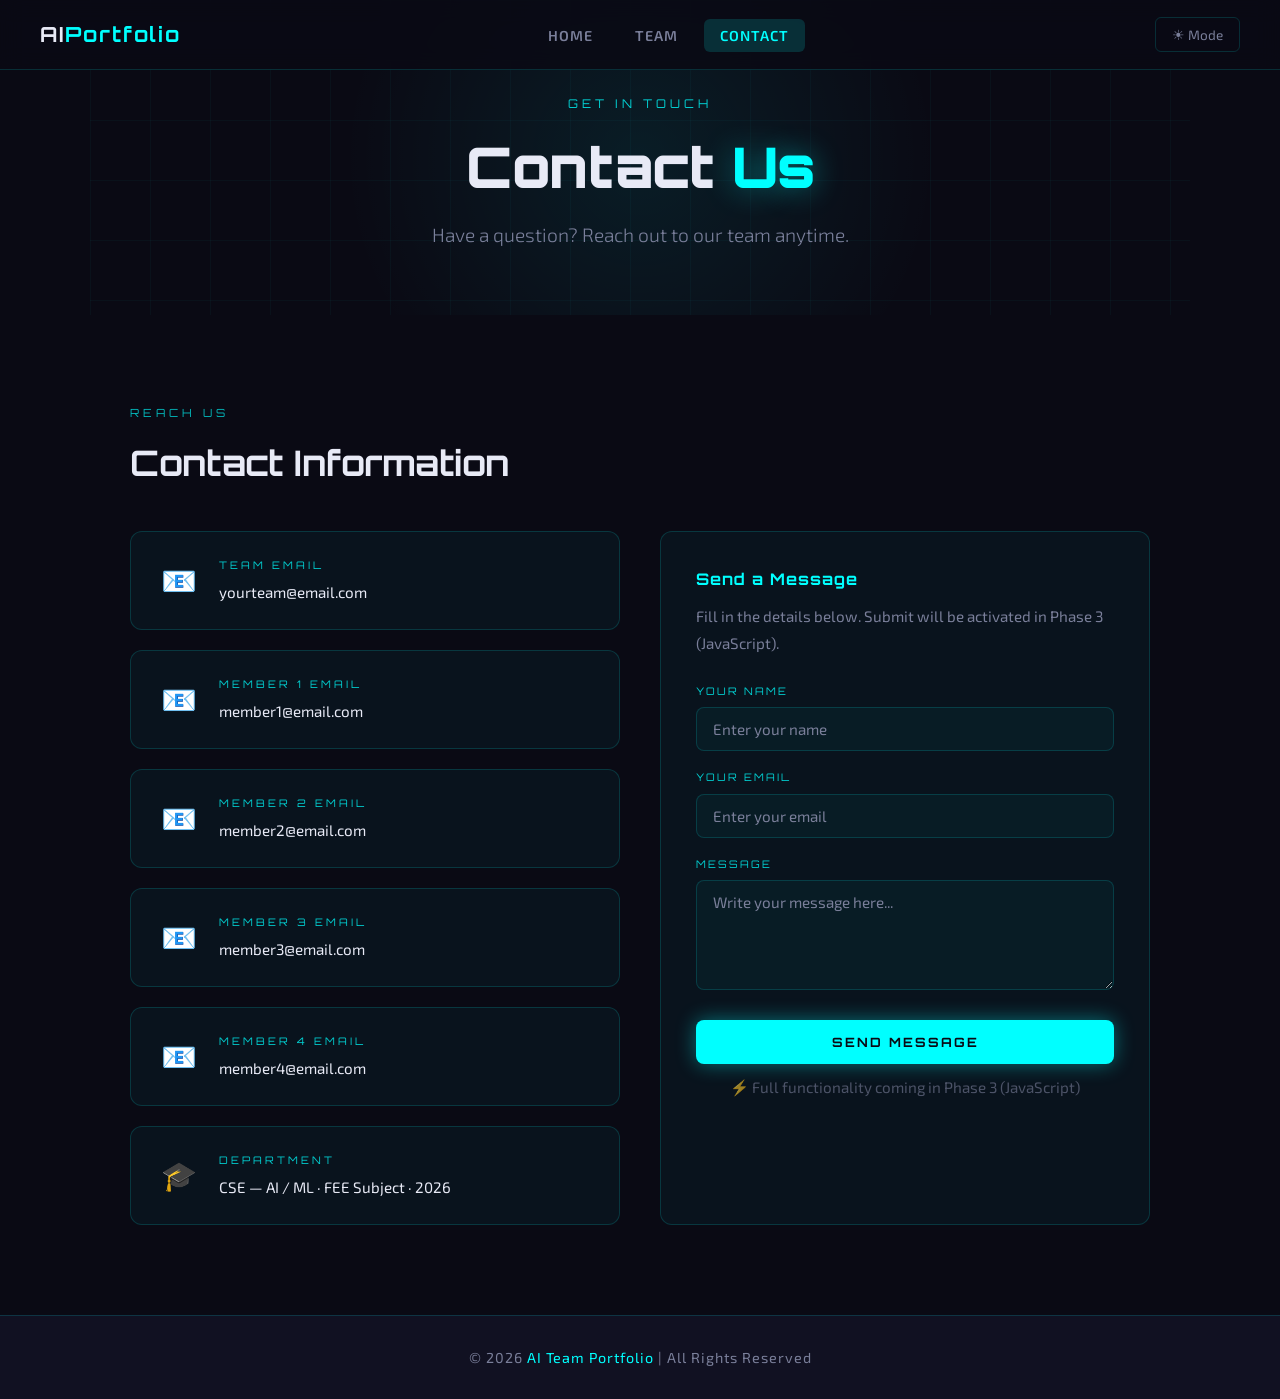
==== contact.html @ f2913d42 "Add files via upload" ====
<!DOCTYPE html>
<html lang="en">
<head>
    <meta charset="UTF-8">
    <meta name="viewport" content="width=device-width, initial-scale=1.0">
    <title>Contact | AI Portfolio</title>
    <link rel="preconnect" href="https://fonts.googleapis.com">
    <link href="https://fonts.googleapis.com/css2?family=Orbitron:wght@400;700;900&family=Exo+2:wght@300;400;600&display=swap" rel="stylesheet">
    <link rel="stylesheet" href="style.css">
    <style>
        .contact-wrapper {
            display: grid;
            grid-template-columns: 1fr 1fr;
            gap: 40px;
            margin-top: 40px;
        }

        .contact-info {
            display: flex;
            flex-direction: column;
            gap: 20px;
        }

        .info-card {
            background: var(--bg-card);
            border: 1px solid var(--border);
            border-radius: 12px;
            padding: 25px;
            display: flex;
            align-items: flex-start;
            gap: 18px;
            transition: var(--transition);
            position: relative;
            overflow: hidden;
        }

        .info-card::before {
            content: '';
            position: absolute;
            top: 0; left: 0; right: 0;
            height: 2px;
            background: var(--accent);
            transform: scaleX(0);
            transition: var(--transition);
        }

        .info-card:hover::before { transform: scaleX(1); }

        .info-card:hover {
            border-color: var(--accent);
            background: rgba(0,255,255,0.07);
            box-shadow: 0 10px 30px rgba(0,0,0,0.3), 0 0 15px var(--accent-dim);
        }

        .info-icon {
            font-size: 1.8rem;
            min-width: 45px;
            text-align: center;
        }

        .info-label {
            font-family: var(--font-heading);
            font-size: 0.65rem;
            letter-spacing: 3px;
            color: var(--accent);
            text-transform: uppercase;
            margin-bottom: 6px;
            opacity: 0.8;
        }

        .info-value {
            font-size: 0.95rem;
            color: var(--text-primary);
            word-break: break-all;
        }

        .info-value a {
            color: var(--text-primary);
            text-decoration: none;
            transition: var(--transition);
        }

        .info-value a:hover { color: var(--accent); }

        .contact-message {
            background: var(--bg-card);
            border: 1px solid var(--border);
            border-radius: 12px;
            padding: 35px;
        }

        .contact-message h3 {
            font-family: var(--font-heading);
            font-size: 1rem;
            color: var(--accent);
            letter-spacing: 1px;
            margin-bottom: 10px;
        }

        .contact-message p {
            color: var(--text-muted);
            font-size: 0.95rem;
            line-height: 1.8;
            margin-bottom: 25px;
        }

        .input-group { margin-bottom: 18px; }

        .input-label {
            display: block;
            font-family: var(--font-heading);
            font-size: 0.65rem;
            letter-spacing: 2px;
            color: var(--accent);
            text-transform: uppercase;
            margin-bottom: 8px;
            opacity: 0.8;
        }

        .input-field {
            width: 100%;
            background: rgba(0,255,255,0.04);
            border: 1px solid var(--border);
            border-radius: 8px;
            padding: 12px 16px;
            color: var(--text-primary);
            font-family: var(--font-body);
            font-size: 0.95rem;
            outline: none;
            transition: var(--transition);
        }

        .input-field:focus {
            border-color: var(--accent);
            background: rgba(0,255,255,0.07);
            box-shadow: 0 0 10px var(--accent-dim);
        }

        .input-field::placeholder { color: var(--text-muted); }

        textarea.input-field {
            resize: vertical;
            min-height: 110px;
        }

        .send-btn {
            width: 100%;
            background: var(--accent);
            color: #0a0a14;
            border: none;
            padding: 14px;
            border-radius: 8px;
            font-family: var(--font-heading);
            font-size: 0.8rem;
            font-weight: 700;
            letter-spacing: 2px;
            text-transform: uppercase;
            cursor: pointer;
            transition: var(--transition);
            box-shadow: 0 0 20px var(--accent-glow);
            margin-top: 5px;
        }

        .send-btn:hover {
            background: white;
            box-shadow: 0 0 35px rgba(255,255,255,0.3);
            transform: translateY(-2px);
        }

        .js-note {
            text-align: center;
            color: var(--text-muted);
            font-size: 0.8rem;
            margin-top: 10px;
            opacity: 0.6;
        }

        @media (max-width: 768px) {
            .contact-wrapper { grid-template-columns: 1fr; }
        }
    </style>
</head>
<body>

    <!-- NAVBAR -->
    <nav>
        <h2 id="logo">AI<span>Portfolio</span></h2>
        <ul id="navLinks">
            <li><a href="index.html">Home</a></li>
            <li><a href="team.html">Team</a></li>
            <li><a href="contact.html" class="active">Contact</a></li>
        </ul>
        <button id="toggleBtn">☀ Mode</button>
        <button id="hamburger" aria-label="Toggle menu">&#9776;</button>
    </nav>

    <!-- MINI HERO -->
    <section id="home" style="min-height: 35vh; padding-top: 70px;">
        <div class="hero-glow"></div>
        <div class="grid-overlay"></div>
        <div class="hero-content">
            <p class="hero-label">Get In Touch</p>
            <h1 id="mainHeading">Contact <span>Us</span></h1>
            <p id="subText">Have a question? Reach out to our team anytime.</p>
        </div>
    </section>

    <!-- CONTACT SECTION -->
    <section id="contact">
        <div class="section-tag">Reach Us</div>
        <h2>Contact Information</h2>
        <div class="contact-wrapper">

            <!-- Left: Email Cards -->
            <div class="contact-info">

                <div class="info-card">
                    <div class="info-icon">📧</div>
                    <div>
                        <p class="info-label">Team Email</p>
                        <p class="info-value">
                            <a href="mailto:yourteam@email.com">yourteam@email.com</a>
                        </p>
                    </div>
                </div>

                <div class="info-card">
                    <div class="info-icon">📧</div>
                    <div>
                        <p class="info-label">Member 1 Email</p>
                        <p class="info-value">
                            <a href="mailto:member1@email.com">member1@email.com</a>
                        </p>
                    </div>
                </div>

                <div class="info-card">
                    <div class="info-icon">📧</div>
                    <div>
                        <p class="info-label">Member 2 Email</p>
                        <p class="info-value">
                            <a href="mailto:member2@email.com">member2@email.com</a>
                        </p>
                    </div>
                </div>

                <div class="info-card">
                    <div class="info-icon">📧</div>
                    <div>
                        <p class="info-label">Member 3 Email</p>
                        <p class="info-value">
                            <a href="mailto:member3@email.com">member3@email.com</a>
                        </p>
                    </div>
                </div>

                <div class="info-card">
                    <div class="info-icon">📧</div>
                    <div>
                        <p class="info-label">Member 4 Email</p>
                        <p class="info-value">
                            <a href="mailto:member4@email.com">member4@email.com</a>
                        </p>
                    </div>
                </div>

                <div class="info-card">
                    <div class="info-icon">🎓</div>
                    <div>
                        <p class="info-label">Department</p>
                        <p class="info-value">CSE — AI / ML · FEE Subject · 2026</p>
                    </div>
                </div>

            </div>

            <!-- Right: Message Box -->
            <div class="contact-message">
                <h3>Send a Message</h3>
                <p>Fill in the details below. Submit will be activated in Phase 3 (JavaScript).</p>

                <div class="input-group">
                    <label class="input-label">Your Name</label>
                    <input type="text" class="input-field" placeholder="Enter your name">
                </div>

                <div class="input-group">
                    <label class="input-label">Your Email</label>
                    <input type="email" class="input-field" placeholder="Enter your email">
                </div>

                <div class="input-group">
                    <label class="input-label">Message</label>
                    <textarea class="input-field" placeholder="Write your message here..."></textarea>
                </div>

                <button class="send-btn">Send Message</button>
                <p class="js-note">⚡ Full functionality coming in Phase 3 (JavaScript)</p>
            </div>

        </div>
    </section>

    <!-- FOOTER -->
    <footer>
        <p>© 2026 <span>AI Team Portfolio</span> | All Rights Reserved</p>
    </footer>

</body>
</html>
---- style.css ----
/* ── CSS VARIABLES ── */
:root {
    --bg-primary: #0a0a14;
    --bg-secondary: #111122;
    --bg-card: rgba(0, 255, 255, 0.04);
    --accent: #00ffff;
    --accent-dim: rgba(0, 255, 255, 0.15);
    --accent-glow: rgba(0, 255, 255, 0.4);
    --text-primary: #e8eaf6;
    --text-muted: #7a7f9a;
    --border: rgba(0, 255, 255, 0.15);
    --font-heading: 'Orbitron', sans-serif;
    --font-body: 'Exo 2', sans-serif;
    --nav-height: 70px;
    --transition: 0.3s ease;
}

/* ── RESET ── */
*, *::before, *::after {
    margin: 0;
    padding: 0;
    box-sizing: border-box;
}

html { scroll-behavior: smooth; }

body {
    font-family: var(--font-body);
    background: var(--bg-primary);
    color: var(--text-primary);
    line-height: 1.6;
    overflow-x: hidden;
}

/* ── NAVBAR ── */
nav {
    position: fixed;
    top: 0; left: 0; right: 0;
    z-index: 1000;
    display: flex;
    justify-content: space-between;
    align-items: center;
    height: var(--nav-height);
    padding: 0 40px;
    background: rgba(10, 10, 20, 0.85);
    backdrop-filter: blur(12px);
    border-bottom: 1px solid var(--border);
}

#logo {
    font-family: var(--font-heading);
    font-size: 1.3rem;
    color: var(--text-primary);
    letter-spacing: 2px;
}

#logo span { color: var(--accent); }

nav ul {
    list-style: none;
    display: flex;
    gap: 10px;
}

nav ul li a {
    text-decoration: none;
    color: var(--text-muted);
    font-size: 0.9rem;
    font-weight: 600;
    padding: 8px 16px;
    border-radius: 6px;
    letter-spacing: 1px;
    text-transform: uppercase;
    transition: var(--transition);
}

nav ul li a:hover,
nav ul li a.active {
    color: var(--accent);
    background: var(--accent-dim);
}

#toggleBtn {
    background: transparent;
    border: 1px solid var(--border);
    color: var(--text-muted);
    padding: 8px 16px;
    border-radius: 6px;
    font-family: var(--font-body);
    font-size: 0.85rem;
    cursor: pointer;
    transition: var(--transition);
}

#toggleBtn:hover {
    border-color: var(--accent);
    color: var(--accent);
    background: var(--accent-dim);
}

#hamburger {
    display: none;
    background: transparent;
    border: 1px solid var(--border);
    color: var(--accent);
    font-size: 1.3rem;
    padding: 6px 12px;
    border-radius: 6px;
    cursor: pointer;
}

/* ── HERO ── */
#home {
    position: relative;
    min-height: 100vh;
    display: flex;
    align-items: center;
    justify-content: center;
    padding: 0 20px;
    padding-top: var(--nav-height);
    overflow: hidden;
    text-align: center;
}

.hero-glow {
    position: absolute;
    width: 600px; height: 600px;
    background: radial-gradient(circle, rgba(0,255,255,0.08) 0%, transparent 70%);
    top: 50%; left: 50%;
    transform: translate(-50%, -50%);
    pointer-events: none;
    animation: pulse 4s ease-in-out infinite;
}

@keyframes pulse {
    0%, 100% { transform: translate(-50%, -50%) scale(1); opacity: 0.6; }
    50%       { transform: translate(-50%, -50%) scale(1.1); opacity: 1; }
}

.grid-overlay {
    position: absolute; inset: 0;
    background-image:
        linear-gradient(rgba(0,255,255,0.03) 1px, transparent 1px),
        linear-gradient(90deg, rgba(0,255,255,0.03) 1px, transparent 1px);
    background-size: 60px 60px;
    pointer-events: none;
}

.hero-content {
    position: relative;
    z-index: 1;
    max-width: 750px;
}

.hero-label {
    font-family: var(--font-heading);
    font-size: 0.75rem;
    letter-spacing: 4px;
    color: var(--accent);
    text-transform: uppercase;
    margin-bottom: 20px;
    opacity: 0.8;
}

#mainHeading {
    font-family: var(--font-heading);
    font-size: clamp(2rem, 5vw, 3.5rem);
    font-weight: 900;
    line-height: 1.2;
    margin-bottom: 20px;
    color: var(--text-primary);
}

#mainHeading span {
    color: var(--accent);
    text-shadow: 0 0 30px var(--accent-glow);
}

#subText {
    font-size: clamp(1rem, 2vw, 1.2rem);
    color: var(--text-muted);
    margin-bottom: 40px;
    font-weight: 300;
}

.hero-buttons {
    display: flex;
    gap: 15px;
    justify-content: center;
    flex-wrap: wrap;
}

#exploreBtn {
    background: var(--accent);
    color: #0a0a14;
    border: none;
    padding: 14px 30px;
    border-radius: 8px;
    font-family: var(--font-heading);
    font-size: 0.8rem;
    font-weight: 700;
    letter-spacing: 2px;
    text-transform: uppercase;
    cursor: pointer;
    transition: var(--transition);
    box-shadow: 0 0 20px var(--accent-glow);
}

#exploreBtn:hover {
    background: white;
    box-shadow: 0 0 35px rgba(255,255,255,0.4);
    transform: translateY(-2px);
}

.btn-outline {
    background: transparent;
    color: var(--accent);
    border: 1px solid var(--accent);
    padding: 14px 30px;
    border-radius: 8px;
    font-family: var(--font-heading);
    font-size: 0.8rem;
    font-weight: 700;
    letter-spacing: 2px;
    text-transform: uppercase;
    cursor: pointer;
    transition: var(--transition);
}

.btn-outline:hover {
    background: var(--accent-dim);
    transform: translateY(-2px);
}

/* ── SECTIONS ── */
section {
    padding: 90px 40px;
    max-width: 1100px;
    margin: 0 auto;
}

.section-tag {
    font-family: var(--font-heading);
    font-size: 0.7rem;
    letter-spacing: 4px;
    color: var(--accent);
    text-transform: uppercase;
    margin-bottom: 12px;
    opacity: 0.7;
}

section h2 {
    font-family: var(--font-heading);
    font-size: clamp(1.5rem, 3vw, 2.2rem);
    color: var(--text-primary);
    margin-bottom: 20px;
}

/* ── ABOUT ── */
#about {
    border-left: 3px solid var(--accent);
    padding-left: 40px;
}

#about p {
    color: var(--text-muted);
    max-width: 650px;
    font-size: 1.05rem;
    line-height: 1.8;
}

/* ── FEATURES / CARDS ── */
#features { text-align: center; }

.cards-grid {
    display: grid;
    grid-template-columns: repeat(auto-fit, minmax(260px, 1fr));
    gap: 25px;
    margin-top: 40px;
    text-align: left;
}

.card {
    background: var(--bg-card);
    border: 1px solid var(--border);
    border-radius: 12px;
    padding: 35px 25px;
    transition: var(--transition);
    position: relative;
    overflow: hidden;
}

.card::before {
    content: '';
    position: absolute;
    top: 0; left: 0; right: 0;
    height: 2px;
    background: var(--accent);
    transform: scaleX(0);
    transition: var(--transition);
}

.card:hover::before { transform: scaleX(1); }

.card:hover {
    transform: translateY(-8px);
    border-color: var(--accent);
    background: rgba(0,255,255,0.07);
    box-shadow: 0 20px 40px rgba(0,0,0,0.3), 0 0 20px var(--accent-dim);
}

.card-icon { font-size: 2rem; margin-bottom: 15px; }

.card h3 {
    font-family: var(--font-heading);
    font-size: 0.95rem;
    color: var(--accent);
    letter-spacing: 1px;
    margin-bottom: 10px;
}

.card p {
    color: var(--text-muted);
    font-size: 0.95rem;
    line-height: 1.7;
}

/* ── FOOTER ── */
footer {
    text-align: center;
    padding: 30px 20px;
    background: var(--bg-secondary);
    border-top: 1px solid var(--border);
    color: var(--text-muted);
    font-size: 0.9rem;
    letter-spacing: 1px;
}

footer span { color: var(--accent); }

/* ── RESPONSIVE ── */
@media (max-width: 768px) {
    nav {
        padding: 0 20px;
        flex-wrap: wrap;
    }

    nav ul {
        display: none;
        width: 100%;
        flex-direction: column;
        background: var(--bg-secondary);
        padding: 15px 0;
        border-top: 1px solid var(--border);
        gap: 0;
    }

    nav ul.open { display: flex; }

    nav ul li a {
        display: block;
        padding: 12px 20px;
        border-radius: 0;
    }

    #toggleBtn { display: none; }
    #hamburger { display: block; }

    section { padding: 60px 20px; }

    #about {
        border-left: none;
        border-top: 3px solid var(--accent);
        padding-left: 20px;
        padding-top: 30px;
    }
}

@media (max-width: 480px) {
    .hero-buttons { flex-direction: column; align-items: center; }
    #exploreBtn, .btn-outline { width: 100%; max-width: 280px; }
}
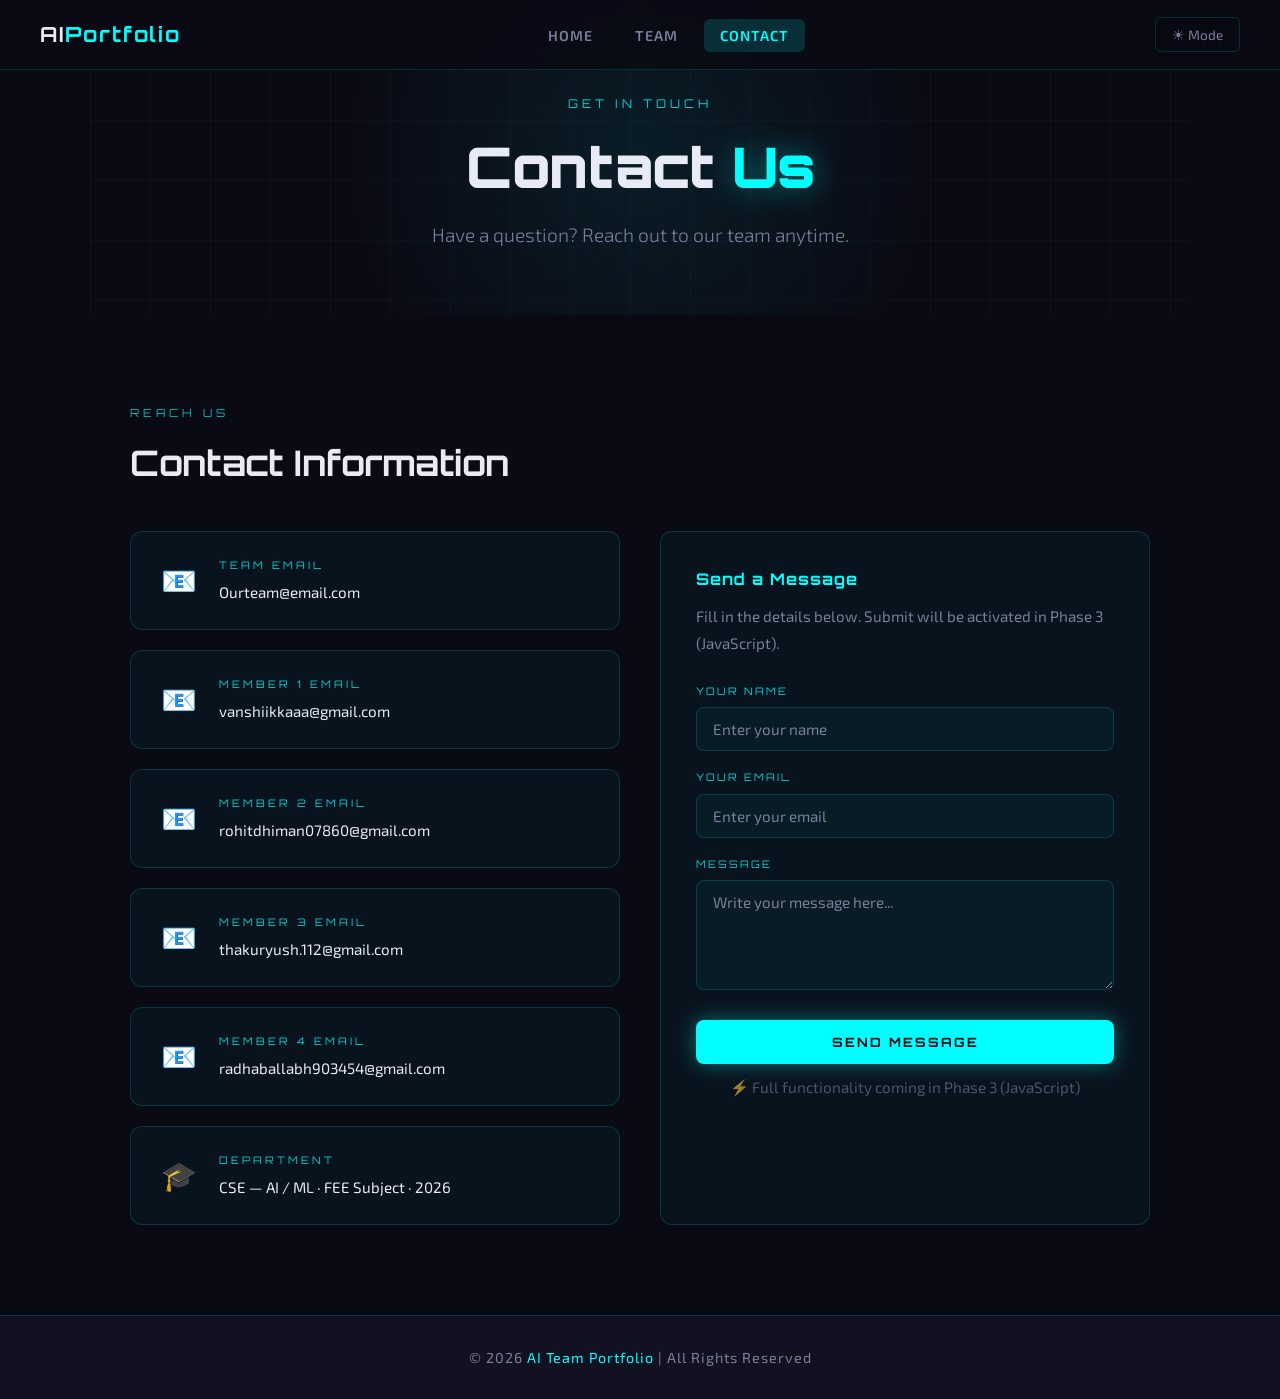
==== commit 1d75cdf5: "Update contact.html" ====
--- a/contact.html
+++ b/contact.html
@@ -219,7 +219,7 @@
                     <div>
                         <p class="info-label">Team Email</p>
                         <p class="info-value">
-                            <a href="mailto:yourteam@email.com">yourteam@email.com</a>
+                            <a href="mailto:yourteam@email.com">Ourteam@email.com</a>
                         </p>
                     </div>
                 </div>
@@ -229,7 +229,7 @@
                     <div>
                         <p class="info-label">Member 1 Email</p>
                         <p class="info-value">
-                            <a href="mailto:member1@email.com">member1@email.com</a>
+                            <a href="mailto:vanshiikkaaa@gmail.com">vanshiikkaaa@gmail.com</a>
                         </p>
                     </div>
                 </div>
@@ -239,7 +239,7 @@
                     <div>
                         <p class="info-label">Member 2 Email</p>
                         <p class="info-value">
-                            <a href="mailto:member2@email.com">member2@email.com</a>
+                            <a href="mailto:rohitdhiman07860@gmail.com">rohitdhiman07860@gmail.com</a>
                         </p>
                     </div>
                 </div>
@@ -249,7 +249,7 @@
                     <div>
                         <p class="info-label">Member 3 Email</p>
                         <p class="info-value">
-                            <a href="mailto:member3@email.com">member3@email.com</a>
+                            <a href="mailto:thakuryush.112@gmail.com">thakuryush.112@gmail.com</a>
                         </p>
                     </div>
                 </div>
@@ -259,7 +259,7 @@
                     <div>
                         <p class="info-label">Member 4 Email</p>
                         <p class="info-value">
-                            <a href="mailto:member4@email.com">member4@email.com</a>
+                            <a href="mailto:radhaballabh903454@gmail.com">radhaballabh903454@gmail.com</a>
                         </p>
                     </div>
                 </div>
@@ -307,4 +307,4 @@
     </footer>
 
 </body>
-</html>+</html>
--- a/style.css
+++ b/style.css
@@ -379,4 +379,8 @@
 @media (max-width: 480px) {
     .hero-buttons { flex-direction: column; align-items: center; }
     #exploreBtn, .btn-outline { width: 100%; max-width: 280px; }
-}+}
+a#exploreBtn, a.btn-outline {
+    display: inline-block;
+    text-decoration: none;
+}
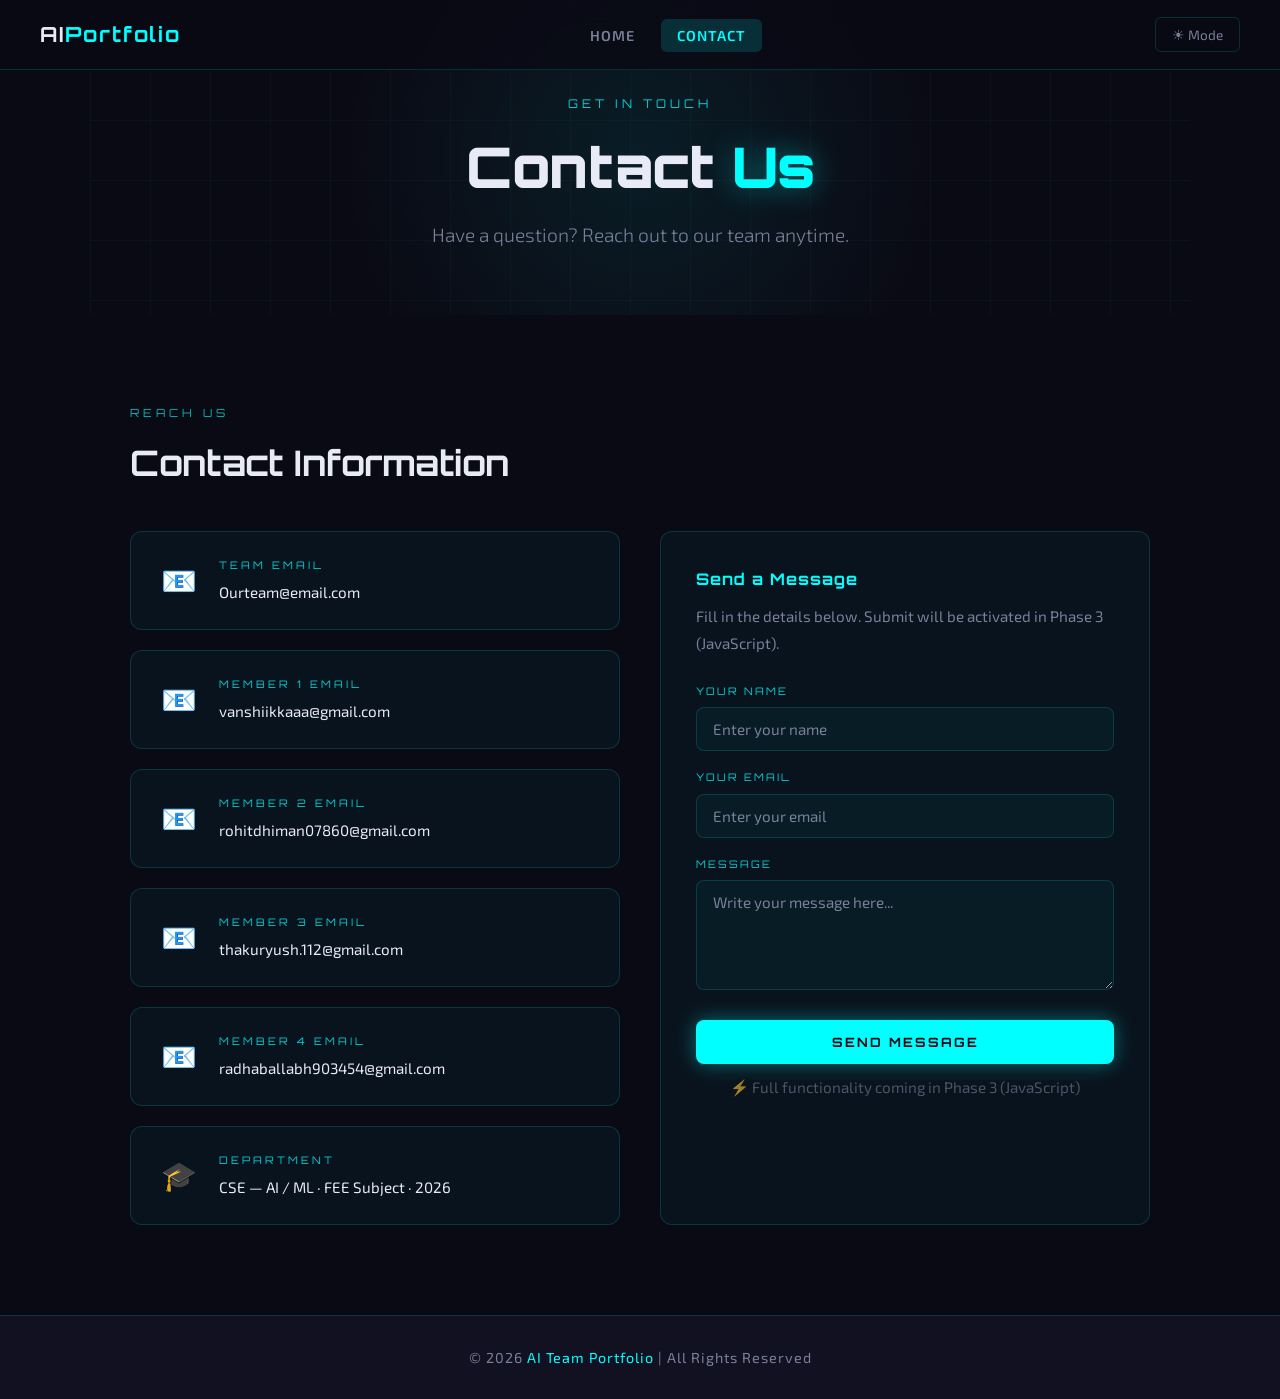
==== commit 062639ae: "Update contact.html" ====
--- a/contact.html
+++ b/contact.html
@@ -187,7 +187,7 @@
         <h2 id="logo">AI<span>Portfolio</span></h2>
         <ul id="navLinks">
             <li><a href="index.html">Home</a></li>
-            <li><a href="team.html">Team</a></li>
+
             <li><a href="contact.html" class="active">Contact</a></li>
         </ul>
         <button id="toggleBtn">☀ Mode</button>
--- a/style.css
+++ b/style.css
@@ -1,4 +1,4 @@
-/* ── CSS VARIABLES ── */
+
 :root {
     --bg-primary: #0a0a14;
     --bg-secondary: #111122;
@@ -15,7 +15,7 @@
     --transition: 0.3s ease;
 }
 
-/* ── RESET ── */
+
 *, *::before, *::after {
     margin: 0;
     padding: 0;
@@ -32,7 +32,7 @@
     overflow-x: hidden;
 }
 
-/* ── NAVBAR ── */
+
 nav {
     position: fixed;
     top: 0; left: 0; right: 0;
@@ -109,7 +109,7 @@
     cursor: pointer;
 }
 
-/* ── HERO ── */
+
 #home {
     position: relative;
     min-height: 100vh;
@@ -232,7 +232,7 @@
     transform: translateY(-2px);
 }
 
-/* ── SECTIONS ── */
+
 section {
     padding: 90px 40px;
     max-width: 1100px;
@@ -269,7 +269,6 @@
     line-height: 1.8;
 }
 
-/* ── FEATURES / CARDS ── */
 #features { text-align: center; }
 
 .cards-grid {
@@ -338,7 +337,7 @@
 
 footer span { color: var(--accent); }
 
-/* ── RESPONSIVE ── */
+
 @media (max-width: 768px) {
     nav {
         padding: 0 20px;
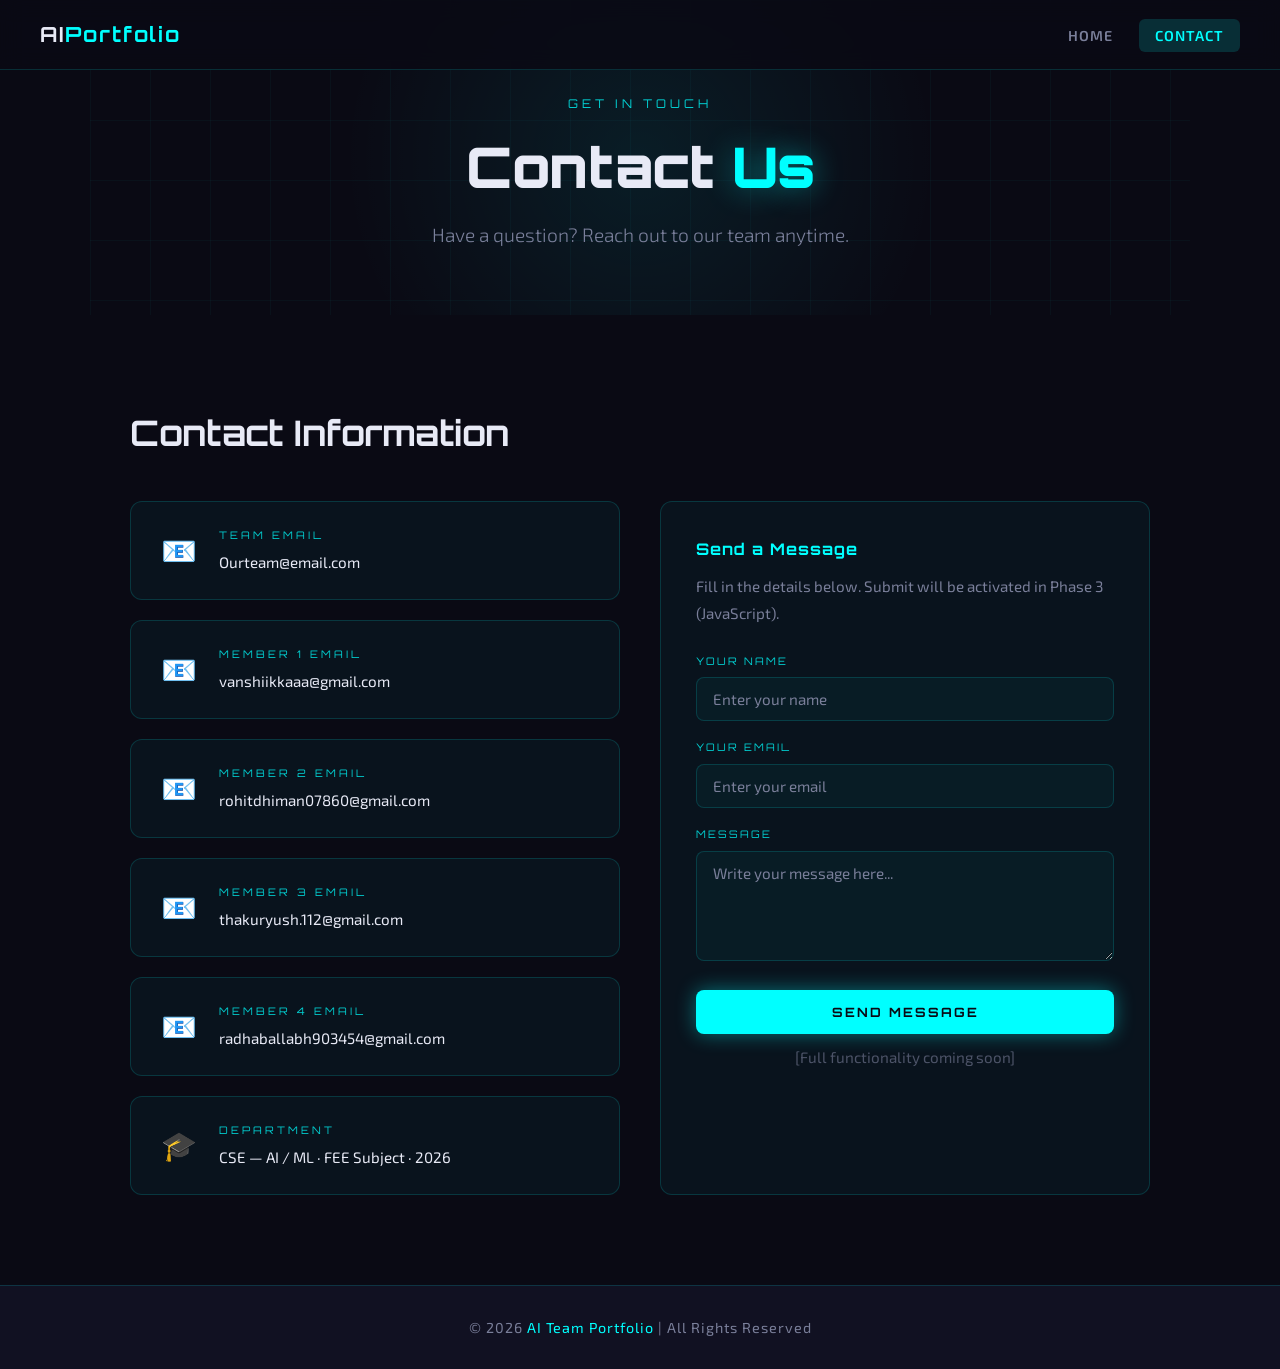
==== commit 6b27d70f: "Update contact.html" ====
--- a/contact.html
+++ b/contact.html
@@ -1,5 +1,6 @@
 <!DOCTYPE html>
 <html lang="en">
+
 <head>
     <meta charset="UTF-8">
     <meta name="viewport" content="width=device-width, initial-scale=1.0">
@@ -14,13 +15,13 @@
             gap: 40px;
             margin-top: 40px;
         }
-
+        
         .contact-info {
             display: flex;
             flex-direction: column;
             gap: 20px;
         }
-
+        
         .info-card {
             background: var(--bg-card);
             border: 1px solid var(--border);
@@ -33,31 +34,35 @@
             position: relative;
             overflow: hidden;
         }
-
+        
         .info-card::before {
             content: '';
             position: absolute;
-            top: 0; left: 0; right: 0;
+            top: 0;
+            left: 0;
+            right: 0;
             height: 2px;
             background: var(--accent);
             transform: scaleX(0);
             transition: var(--transition);
         }
-
-        .info-card:hover::before { transform: scaleX(1); }
-
+        
+        .info-card:hover::before {
+            transform: scaleX(1);
+        }
+        
         .info-card:hover {
             border-color: var(--accent);
-            background: rgba(0,255,255,0.07);
-            box-shadow: 0 10px 30px rgba(0,0,0,0.3), 0 0 15px var(--accent-dim);
-        }
-
+            background: rgba(0, 255, 255, 0.07);
+            box-shadow: 0 10px 30px rgba(0, 0, 0, 0.3), 0 0 15px var(--accent-dim);
+        }
+        
         .info-icon {
             font-size: 1.8rem;
             min-width: 45px;
             text-align: center;
         }
-
+        
         .info-label {
             font-family: var(--font-heading);
             font-size: 0.65rem;
@@ -67,28 +72,30 @@
             margin-bottom: 6px;
             opacity: 0.8;
         }
-
+        
         .info-value {
             font-size: 0.95rem;
             color: var(--text-primary);
             word-break: break-all;
         }
-
+        
         .info-value a {
             color: var(--text-primary);
             text-decoration: none;
             transition: var(--transition);
         }
-
-        .info-value a:hover { color: var(--accent); }
-
+        
+        .info-value a:hover {
+            color: var(--accent);
+        }
+        
         .contact-message {
             background: var(--bg-card);
             border: 1px solid var(--border);
             border-radius: 12px;
             padding: 35px;
         }
-
+        
         .contact-message h3 {
             font-family: var(--font-heading);
             font-size: 1rem;
@@ -96,16 +103,18 @@
             letter-spacing: 1px;
             margin-bottom: 10px;
         }
-
+        
         .contact-message p {
             color: var(--text-muted);
             font-size: 0.95rem;
             line-height: 1.8;
             margin-bottom: 25px;
         }
-
-        .input-group { margin-bottom: 18px; }
-
+        
+        .input-group {
+            margin-bottom: 18px;
+        }
+        
         .input-label {
             display: block;
             font-family: var(--font-heading);
@@ -116,10 +125,10 @@
             margin-bottom: 8px;
             opacity: 0.8;
         }
-
+        
         .input-field {
             width: 100%;
-            background: rgba(0,255,255,0.04);
+            background: rgba(0, 255, 255, 0.04);
             border: 1px solid var(--border);
             border-radius: 8px;
             padding: 12px 16px;
@@ -129,20 +138,22 @@
             outline: none;
             transition: var(--transition);
         }
-
+        
         .input-field:focus {
             border-color: var(--accent);
-            background: rgba(0,255,255,0.07);
+            background: rgba(0, 255, 255, 0.07);
             box-shadow: 0 0 10px var(--accent-dim);
         }
-
-        .input-field::placeholder { color: var(--text-muted); }
-
+        
+        .input-field::placeholder {
+            color: var(--text-muted);
+        }
+        
         textarea.input-field {
             resize: vertical;
             min-height: 110px;
         }
-
+        
         .send-btn {
             width: 100%;
             background: var(--accent);
@@ -160,13 +171,13 @@
             box-shadow: 0 0 20px var(--accent-glow);
             margin-top: 5px;
         }
-
+        
         .send-btn:hover {
             background: white;
-            box-shadow: 0 0 35px rgba(255,255,255,0.3);
+            box-shadow: 0 0 35px rgba(255, 255, 255, 0.3);
             transform: translateY(-2px);
         }
-
+        
         .js-note {
             text-align: center;
             color: var(--text-muted);
@@ -174,27 +185,27 @@
             margin-top: 10px;
             opacity: 0.6;
         }
-
+        
         @media (max-width: 768px) {
-            .contact-wrapper { grid-template-columns: 1fr; }
+            .contact-wrapper {
+                grid-template-columns: 1fr;
+            }
         }
     </style>
 </head>
+
 <body>
 
-    <!-- NAVBAR -->
     <nav>
         <h2 id="logo">AI<span>Portfolio</span></h2>
         <ul id="navLinks">
             <li><a href="index.html">Home</a></li>
-
             <li><a href="contact.html" class="active">Contact</a></li>
         </ul>
-        <button id="toggleBtn">☀ Mode</button>
         <button id="hamburger" aria-label="Toggle menu">&#9776;</button>
     </nav>
 
-    <!-- MINI HERO -->
+
     <section id="home" style="min-height: 35vh; padding-top: 70px;">
         <div class="hero-glow"></div>
         <div class="grid-overlay"></div>
@@ -205,13 +216,10 @@
         </div>
     </section>
 
-    <!-- CONTACT SECTION -->
     <section id="contact">
-        <div class="section-tag">Reach Us</div>
         <h2>Contact Information</h2>
         <div class="contact-wrapper">
 
-            <!-- Left: Email Cards -->
             <div class="contact-info">
 
                 <div class="info-card">
@@ -274,7 +282,6 @@
 
             </div>
 
-            <!-- Right: Message Box -->
             <div class="contact-message">
                 <h3>Send a Message</h3>
                 <p>Fill in the details below. Submit will be activated in Phase 3 (JavaScript).</p>
@@ -295,16 +302,17 @@
                 </div>
 
                 <button class="send-btn">Send Message</button>
-                <p class="js-note">⚡ Full functionality coming in Phase 3 (JavaScript)</p>
+                <p class="js-note">[Full functionality coming soon]</p>
             </div>
 
         </div>
     </section>
 
-    <!-- FOOTER -->
+
     <footer>
-        <p>© 2026 <span>AI Team Portfolio</span> | All Rights Reserved</p>
+        <p>©️ 2026 <span>AI Team Portfolio</span> | All Rights Reserved</p>
     </footer>
 
 </body>
+
 </html>
